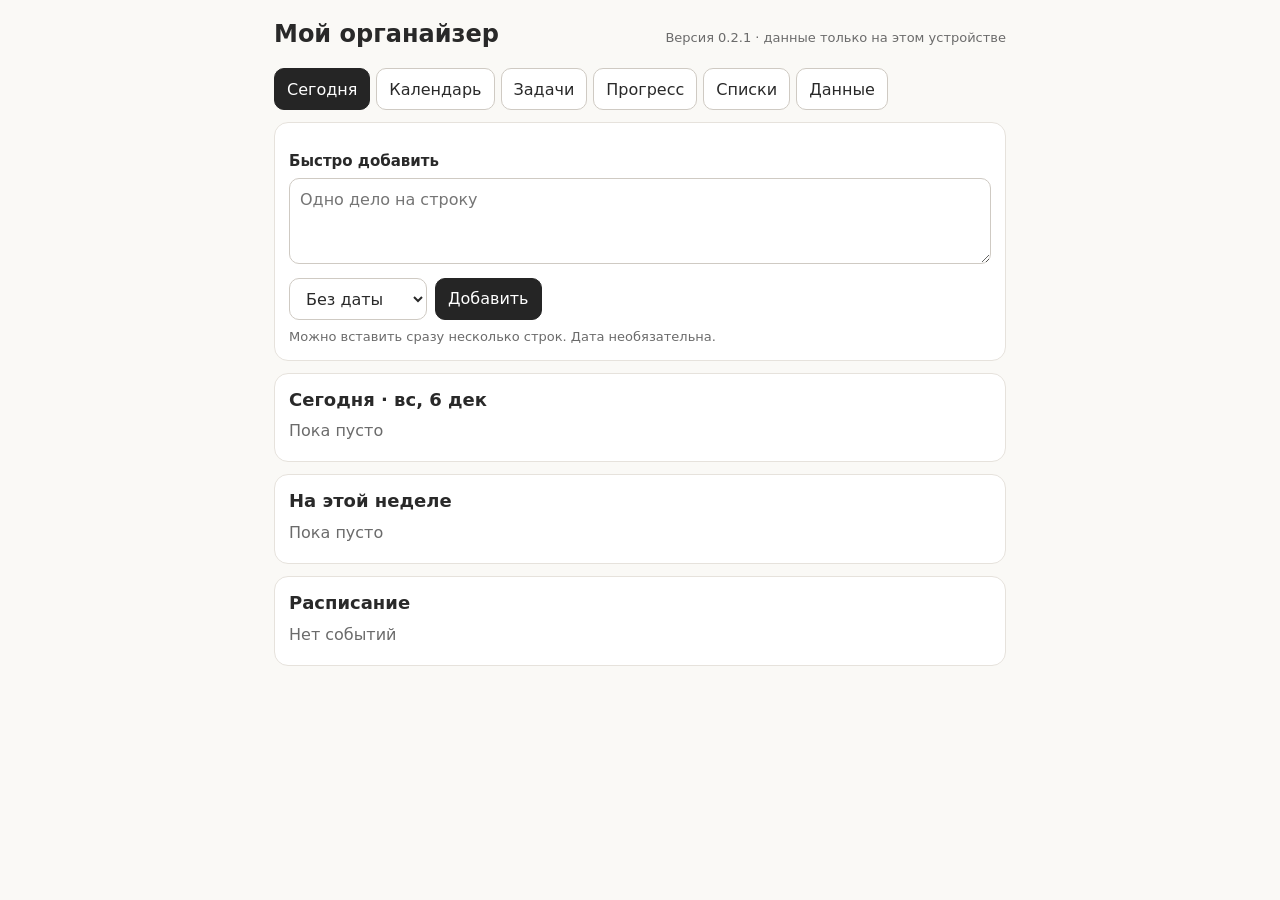
==== index.html @ be9ac027 "Add files via upload" ====
<!doctype html>
<html lang="ru">
<head>
<meta charset="utf-8">
<meta name="viewport" content="width=device-width, initial-scale=1, viewport-fit=cover">
<meta http-equiv="Content-Security-Policy" content="default-src 'self'; script-src 'self'; style-src 'self' 'unsafe-inline'; img-src 'self' data: blob:; connect-src 'self'; manifest-src 'self'; worker-src 'self'; object-src 'none'; base-uri 'none'; form-action 'none'">
<title>Мой органайзер</title>
<meta name="theme-color" content="#faf9f6">
<link rel="manifest" href="manifest.webmanifest">
<link rel="icon" href="icon-192.png" type="image/png">
<link rel="apple-touch-icon" href="icon-180.png">
<meta name="apple-mobile-web-app-capable" content="yes">
<meta name="mobile-web-app-capable" content="yes">
<meta name="apple-mobile-web-app-title" content="Органайзер">
<meta name="apple-mobile-web-app-status-bar-style" content="default">
<link rel="stylesheet" href="app.css">
<script src="boot.js"></script>
<script type="module" src="app.js"></script>
</head>
<body>
<header>
  <h1>Мой органайзер</h1>
  <div id="status" class="muted small">Загрузка…</div>
</header>
<div id="banners" aria-live="polite"></div>
<nav id="nav"></nav>
<main id="main"></main>
<pre id="boot-error" class="banner error" hidden></pre>
<noscript><p class="banner error">Для работы органайзера нужен включённый JavaScript.</p></noscript>
</body>
</html>
---- app.css ----
/* Plain, fast, readable. Function over decoration. */
:root {
  --bg: #faf9f6; --card: #fff; --ink: #292929; --muted: #6b6b6b; --line: #e6e2dc;
  --accent: #252525; --good: #2f6b4f; --bad: #b3261e; --warn: #8a5a00; --bar: #638c79;
}
* { box-sizing: border-box; }
[hidden] { display: none !important; }
html { -webkit-text-size-adjust: 100%; }
body {
  font-family: system-ui, -apple-system, sans-serif; font-size: 16px; line-height: 1.35;
  max-width: 760px; margin: 0 auto; background: var(--bg); color: var(--ink);
  padding: calc(12px + env(safe-area-inset-top)) calc(14px + env(safe-area-inset-right)) calc(32px + env(safe-area-inset-bottom)) calc(14px + env(safe-area-inset-left));
}
header { display: flex; align-items: baseline; justify-content: space-between; gap: 8px; flex-wrap: wrap; }
h1 { font-size: 24px; margin: 6px 0; }
h2 { font-size: 18px; margin: 0 0 8px; }
h3 { font-size: 15px; margin: 14px 0 6px; }
p { margin: 6px 0; }
button, input, select, textarea { font: inherit; color: inherit; }
button, input:not([type=checkbox]), select {
  min-height: 42px; padding: 8px 12px; border: 1px solid #cfcac3; border-radius: 10px; background: #fff;
}
button { cursor: pointer; touch-action: manipulation; }
button.primary { background: var(--accent); color: #fff; border-color: var(--accent); }
button.danger { background: var(--bad); color: #fff; border-color: var(--bad); }
button.icon { min-width: 42px; padding: 4px 10px; font-size: 20px; line-height: 1; color: var(--muted); }
button:disabled { opacity: .45; }
textarea { width: 100%; padding: 10px; border: 1px solid #cfcac3; border-radius: 10px; background: #fff; resize: vertical; }
textarea.json { font-family: ui-monospace, Menlo, monospace; font-size: 12px; }
input[type=checkbox] { width: 24px; height: 24px; margin: 2px 0 0; flex: none; accent-color: var(--accent); }
input.num { width: 110px; }
input.unit { width: 160px; }
input[type=date], input[type=datetime-local] { max-width: 100%; }
nav { display: flex; gap: 6px; flex-wrap: wrap; margin: 12px 0; }
nav button.active { background: var(--accent); color: #fff; border-color: var(--accent); }
.card { background: var(--card); padding: 14px; border: 1px solid var(--line); border-radius: 14px; margin: 12px 0; }
.card.note { background: #fffaf0; border-color: #ead9b4; }
.line { display: flex; gap: 8px; align-items: center; flex-wrap: wrap; margin: 8px 0; }
.grow { flex: 1; min-width: 140px; }
.row { display: flex; gap: 10px; align-items: flex-start; padding: 10px 0; border-bottom: 1px solid #eee; }
.row:last-of-type { border-bottom: none; }
label.row { cursor: pointer; }
.title { word-break: break-word; }
.is-done .title { text-decoration: line-through; color: #888; }
.moves { display: flex; gap: 6px; flex-wrap: wrap; margin-top: 8px; }
.moves button { min-height: 36px; padding: 6px 10px; font-size: 14px; }
.muted { color: var(--muted); }
.small { font-size: 13px; }
.bad { color: var(--bad); }
.bar { background: #eee; height: 10px; border-radius: 10px; overflow: hidden; margin: 6px 0; }
.bar > div { height: 100%; background: var(--bar); }
.banner { padding: 10px 12px; border-radius: 12px; margin: 10px 0; border: 1px solid; white-space: normal; }
.banner.info { background: #eef4ff; border-color: #bcd0f5; }
.banner.warn { background: #fff6e5; border-color: #f0d49b; color: #4a3500; }
.banner.error { background: #fdeceb; border-color: #f2b8b5; color: #5c120e; }
pre.banner { white-space: pre-wrap; font: inherit; }
.filebtn { display: inline-flex; align-items: center; min-height: 42px; padding: 8px 12px; border: 1px solid #cfcac3; border-radius: 10px; background: #fff; cursor: pointer; }
.filebtn input { position: absolute; width: 1px; height: 1px; opacity: 0; }
details { margin: 10px 0; }
summary { cursor: pointer; padding: 6px 0; }
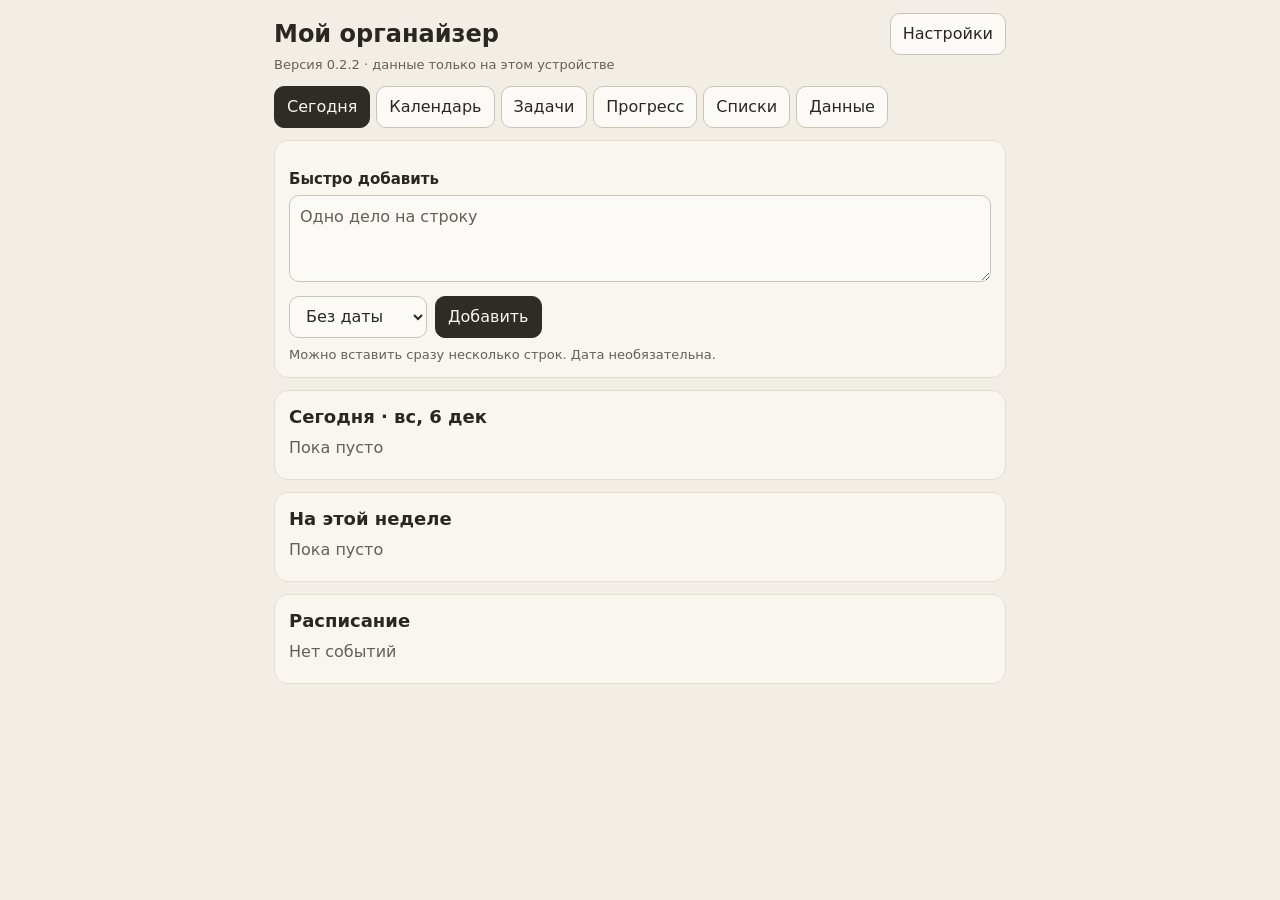
==== commit cb10e747: "Add files via upload" ====
--- a/index.html
+++ b/index.html
@@ -5,7 +5,9 @@
 <meta name="viewport" content="width=device-width, initial-scale=1, viewport-fit=cover">
 <meta http-equiv="Content-Security-Policy" content="default-src 'self'; script-src 'self'; style-src 'self' 'unsafe-inline'; img-src 'self' data: blob:; connect-src 'self'; manifest-src 'self'; worker-src 'self'; object-src 'none'; base-uri 'none'; form-action 'none'">
 <title>Мой органайзер</title>
-<meta name="theme-color" content="#faf9f6">
+<meta name="color-scheme" content="light dark">
+<meta name="theme-color" content="#f2eee6" media="(prefers-color-scheme: light)" data-scheme="light">
+<meta name="theme-color" content="#1b1a18" media="(prefers-color-scheme: dark)" data-scheme="dark">
 <link rel="manifest" href="manifest.webmanifest">
 <link rel="icon" href="icon-192.png" type="image/png">
 <link rel="apple-touch-icon" href="icon-180.png">
@@ -19,7 +21,10 @@
 </head>
 <body>
 <header>
-  <h1>Мой органайзер</h1>
+  <div class="head-row">
+    <h1>Мой органайзер</h1>
+    <button type="button" id="settings-btn" data-action="tab" data-tab="settings">Настройки</button>
+  </div>
   <div id="status" class="muted small">Загрузка…</div>
 </header>
 <div id="banners" aria-live="polite"></div>
--- a/app.css
+++ b/app.css
@@ -1,60 +1,128 @@
-/* Plain, fast, readable. Function over decoration. */
+/* Plain, fast, readable. Function over decoration.
+   All colours are tokens. Light is the default; dark applies when the user picks
+   «Тёмное» (data-theme="dark") or picks «Как в системе» and the device is dark.
+   Every text/background pair here has a contrast ratio of at least 4.5:1. */
+
 :root {
-  --bg: #faf9f6; --card: #fff; --ink: #292929; --muted: #6b6b6b; --line: #e6e2dc;
-  --accent: #252525; --good: #2f6b4f; --bad: #b3261e; --warn: #8a5a00; --bar: #638c79;
+  color-scheme: light;
+  --bg: #f2eee6;            /* soft warm off-white page */
+  --card: #f9f6f0;          /* cards: lighter, but not bright white */
+  --field: #fcfaf6;         /* inputs and buttons */
+  --ink: #2a2723;
+  --muted: #655f57;
+  --done: #746d64;
+  --line: #e3ddd2;          /* card borders */
+  --row-line: #ebe5db;      /* lines between rows */
+  --control-line: #cbc3b6;  /* input and button borders */
+  --accent: #2f2b27;        /* primary button, active tab */
+  --on-accent: #f9f6f0;
+  --bad: #a8231b;
+  --danger: #a8231b;
+  --on-danger: #fdf6f5;
+  --bar-track: #e6e0d6;
+  --bar: #5b8a71;
+  --focus: #3b6ea8;
+  --info-bg: #e8eef6; --info-line: #bfcde0; --info-ink: #2a2723;
+  --warn-bg: #f8edd8; --warn-line: #e2c993; --warn-ink: #4a3500;
+  --error-bg: #f7e3df; --error-line: #e2b0a9; --error-ink: #5c140f;
+  --note-bg: #f7efdf; --note-line: #e2d2ae;
 }
+
+/* Dark palette: muted warm greys, soft off-white text (no pure black or white). */
+@media (prefers-color-scheme: dark) {
+  :root:not([data-theme="light"]) {
+    color-scheme: dark;
+    --bg: #1b1a18; --card: #252320; --field: #2d2a27;
+    --ink: #e6e1d8; --muted: #a49e94; --done: #8f897f;
+    --line: #39352f; --row-line: #322f2b; --control-line: #514c45;
+    --accent: #e2dccf; --on-accent: #1f1d1a;
+    --bad: #f0a8a2; --danger: #b5463e; --on-danger: #fff6f4;
+    --bar-track: #3a3631; --bar: #7fae95; --focus: #8db4e2;
+    --info-bg: #1e2835; --info-line: #34465c; --info-ink: #d5e0ee;
+    --warn-bg: #302619; --warn-line: #5a4626; --warn-ink: #efd9ae;
+    --error-bg: #36201d; --error-line: #643530; --error-ink: #f3cbc6;
+    --note-bg: #2c271e; --note-line: #4d4330;
+  }
+}
+:root[data-theme="dark"] {
+  color-scheme: dark;
+  --bg: #1b1a18; --card: #252320; --field: #2d2a27;
+  --ink: #e6e1d8; --muted: #a49e94; --done: #8f897f;
+  --line: #39352f; --row-line: #322f2b; --control-line: #514c45;
+  --accent: #e2dccf; --on-accent: #1f1d1a;
+  --bad: #f0a8a2; --danger: #b5463e; --on-danger: #fff6f4;
+  --bar-track: #3a3631; --bar: #7fae95; --focus: #8db4e2;
+  --info-bg: #1e2835; --info-line: #34465c; --info-ink: #d5e0ee;
+  --warn-bg: #302619; --warn-line: #5a4626; --warn-ink: #efd9ae;
+  --error-bg: #36201d; --error-line: #643530; --error-ink: #f3cbc6;
+  --note-bg: #2c271e; --note-line: #4d4330;
+}
+
 * { box-sizing: border-box; }
 [hidden] { display: none !important; }
-html { -webkit-text-size-adjust: 100%; }
+html { -webkit-text-size-adjust: 100%; background: var(--bg); }
 body {
   font-family: system-ui, -apple-system, sans-serif; font-size: 16px; line-height: 1.35;
   max-width: 760px; margin: 0 auto; background: var(--bg); color: var(--ink);
   padding: calc(12px + env(safe-area-inset-top)) calc(14px + env(safe-area-inset-right)) calc(32px + env(safe-area-inset-bottom)) calc(14px + env(safe-area-inset-left));
 }
-header { display: flex; align-items: baseline; justify-content: space-between; gap: 8px; flex-wrap: wrap; }
+header .head-row { display: flex; align-items: center; justify-content: space-between; gap: 8px; }
 h1 { font-size: 24px; margin: 6px 0; }
 h2 { font-size: 18px; margin: 0 0 8px; }
 h3 { font-size: 15px; margin: 14px 0 6px; }
 p { margin: 6px 0; }
-button, input, select, textarea { font: inherit; color: inherit; }
+a { color: var(--focus); }
+
+button, input, select, textarea { font: inherit; color: var(--ink); }
 button, input:not([type=checkbox]), select {
-  min-height: 42px; padding: 8px 12px; border: 1px solid #cfcac3; border-radius: 10px; background: #fff;
+  min-height: 42px; padding: 8px 12px; border: 1px solid var(--control-line); border-radius: 10px; background: var(--field);
 }
+input::placeholder, textarea::placeholder { color: var(--muted); opacity: 1; }
 button { cursor: pointer; touch-action: manipulation; }
-button.primary { background: var(--accent); color: #fff; border-color: var(--accent); }
-button.danger { background: var(--bad); color: #fff; border-color: var(--bad); }
+button.primary, nav button.active, header button.active { background: var(--accent); color: var(--on-accent); border-color: var(--accent); }
+button.danger { background: var(--danger); color: var(--on-danger); border-color: var(--danger); }
 button.icon { min-width: 42px; padding: 4px 10px; font-size: 20px; line-height: 1; color: var(--muted); }
 button:disabled { opacity: .45; }
-textarea { width: 100%; padding: 10px; border: 1px solid #cfcac3; border-radius: 10px; background: #fff; resize: vertical; }
+:focus-visible { outline: 2px solid var(--focus); outline-offset: 2px; }
+textarea { width: 100%; padding: 10px; border: 1px solid var(--control-line); border-radius: 10px; background: var(--field); resize: vertical; }
 textarea.json { font-family: ui-monospace, Menlo, monospace; font-size: 12px; }
 input[type=checkbox] { width: 24px; height: 24px; margin: 2px 0 0; flex: none; accent-color: var(--accent); }
 input.num { width: 110px; }
 input.unit { width: 160px; }
 input[type=date], input[type=datetime-local] { max-width: 100%; }
+
 nav { display: flex; gap: 6px; flex-wrap: wrap; margin: 12px 0; }
-nav button.active { background: var(--accent); color: #fff; border-color: var(--accent); }
 .card { background: var(--card); padding: 14px; border: 1px solid var(--line); border-radius: 14px; margin: 12px 0; }
-.card.note { background: #fffaf0; border-color: #ead9b4; }
+.card.note { background: var(--note-bg); border-color: var(--note-line); }
 .line { display: flex; gap: 8px; align-items: center; flex-wrap: wrap; margin: 8px 0; }
 .grow { flex: 1; min-width: 140px; }
-.row { display: flex; gap: 10px; align-items: flex-start; padding: 10px 0; border-bottom: 1px solid #eee; }
+.row { display: flex; gap: 10px; align-items: flex-start; padding: 10px 0; border-bottom: 1px solid var(--row-line); }
 .row:last-of-type { border-bottom: none; }
 label.row { cursor: pointer; }
 .title { word-break: break-word; }
-.is-done .title { text-decoration: line-through; color: #888; }
+.is-done .title { text-decoration: line-through; color: var(--done); }
 .moves { display: flex; gap: 6px; flex-wrap: wrap; margin-top: 8px; }
 .moves button { min-height: 36px; padding: 6px 10px; font-size: 14px; }
 .muted { color: var(--muted); }
 .small { font-size: 13px; }
 .bad { color: var(--bad); }
-.bar { background: #eee; height: 10px; border-radius: 10px; overflow: hidden; margin: 6px 0; }
+.bar { background: var(--bar-track); height: 10px; border-radius: 10px; overflow: hidden; margin: 6px 0; }
 .bar > div { height: 100%; background: var(--bar); }
+
 .banner { padding: 10px 12px; border-radius: 12px; margin: 10px 0; border: 1px solid; white-space: normal; }
-.banner.info { background: #eef4ff; border-color: #bcd0f5; }
-.banner.warn { background: #fff6e5; border-color: #f0d49b; color: #4a3500; }
-.banner.error { background: #fdeceb; border-color: #f2b8b5; color: #5c120e; }
+.banner.info { background: var(--info-bg); border-color: var(--info-line); color: var(--info-ink); }
+.banner.warn { background: var(--warn-bg); border-color: var(--warn-line); color: var(--warn-ink); }
+.banner.error { background: var(--error-bg); border-color: var(--error-line); color: var(--error-ink); }
+.banner button.icon { color: inherit; }
 pre.banner { white-space: pre-wrap; font: inherit; }
-.filebtn { display: inline-flex; align-items: center; min-height: 42px; padding: 8px 12px; border: 1px solid #cfcac3; border-radius: 10px; background: #fff; cursor: pointer; }
+
+.filebtn { display: inline-flex; align-items: center; min-height: 42px; padding: 8px 12px; border: 1px solid var(--control-line); border-radius: 10px; background: var(--field); cursor: pointer; }
 .filebtn input { position: absolute; width: 1px; height: 1px; opacity: 0; }
 details { margin: 10px 0; }
 summary { cursor: pointer; padding: 6px 0; }
+
+/* Settings: appearance choice */
+.choices { display: grid; gap: 8px; margin: 8px 0; }
+.choice { display: flex; flex-direction: column; align-items: flex-start; gap: 2px; text-align: left; padding: 10px 14px; }
+.choice.active { border: 2px solid var(--accent); padding: 9px 13px; font-weight: 600; }
+.choice .small { font-weight: 400; }
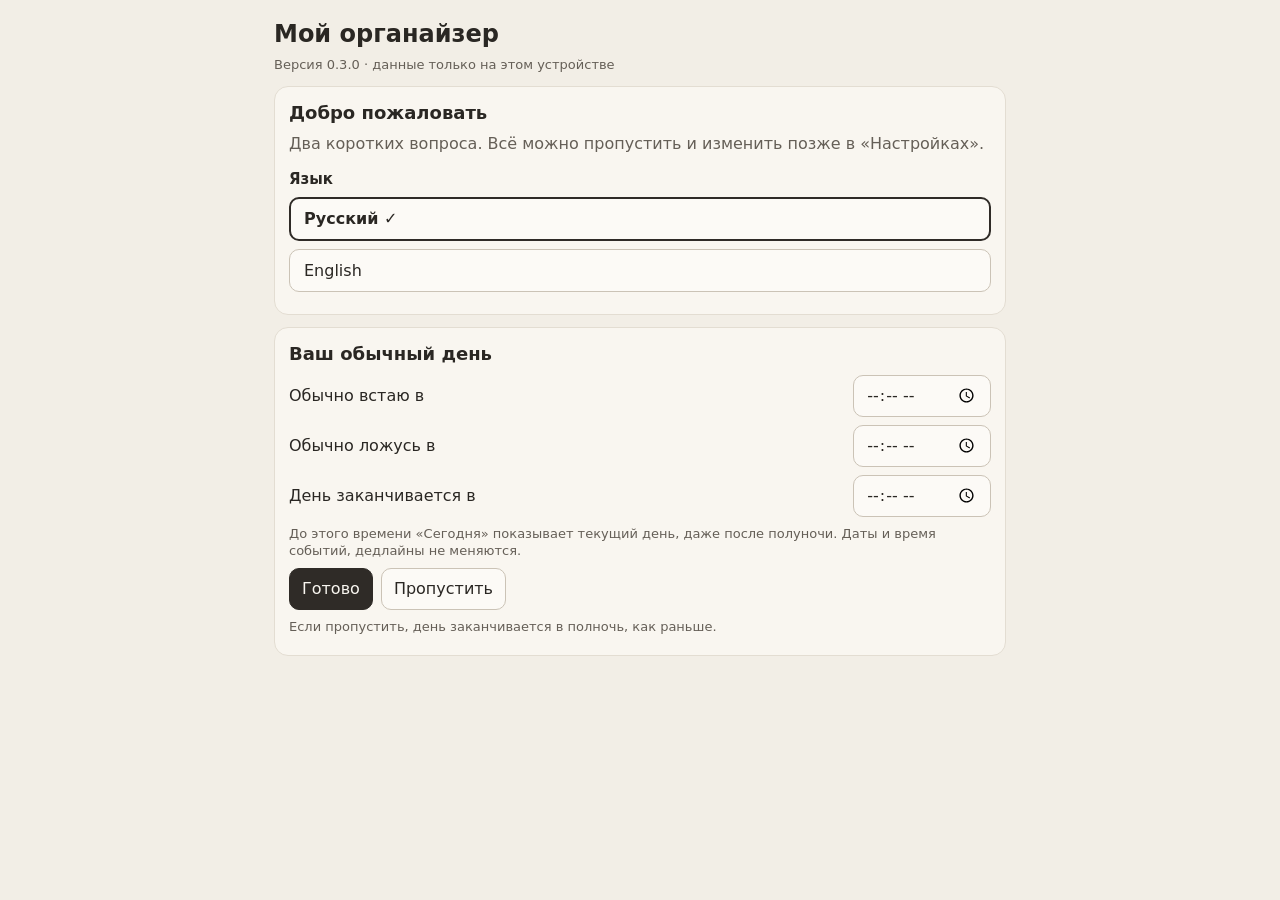
==== commit 5a7df52c: "Add files via upload" ====
--- a/index.html
+++ b/index.html
@@ -22,15 +22,15 @@
 <body>
 <header>
   <div class="head-row">
-    <h1>Мой органайзер</h1>
-    <button type="button" id="settings-btn" data-action="tab" data-tab="settings">Настройки</button>
+    <h1 id="app-title"></h1>
+    <button type="button" id="settings-btn" data-action="tab" data-tab="settings"></button>
   </div>
-  <div id="status" class="muted small">Загрузка…</div>
+  <div id="status" class="muted small"></div>
 </header>
 <div id="banners" aria-live="polite"></div>
 <nav id="nav"></nav>
 <main id="main"></main>
 <pre id="boot-error" class="banner error" hidden></pre>
-<noscript><p class="banner error">Для работы органайзера нужен включённый JavaScript.</p></noscript>
+<noscript><p class="banner error">Для работы органайзера нужен включённый JavaScript. / The organizer needs JavaScript to be turned on.</p></noscript>
 </body>
 </html>
--- a/app.css
+++ b/app.css
@@ -121,6 +121,11 @@
 details { margin: 10px 0; }
 summary { cursor: pointer; padding: 6px 0; }
 
+/* Labelled fields (time inputs in «Мой день» and onboarding) */
+.field { display: flex; align-items: center; justify-content: space-between; gap: 12px; margin: 8px 0; }
+.field span { flex: 1; }
+button.quiet { min-height: 36px; padding: 6px 12px; font-size: 14px; color: var(--muted); }
+
 /* Settings: appearance choice */
 .choices { display: grid; gap: 8px; margin: 8px 0; }
 .choice { display: flex; flex-direction: column; align-items: flex-start; gap: 2px; text-align: left; padding: 10px 14px; }
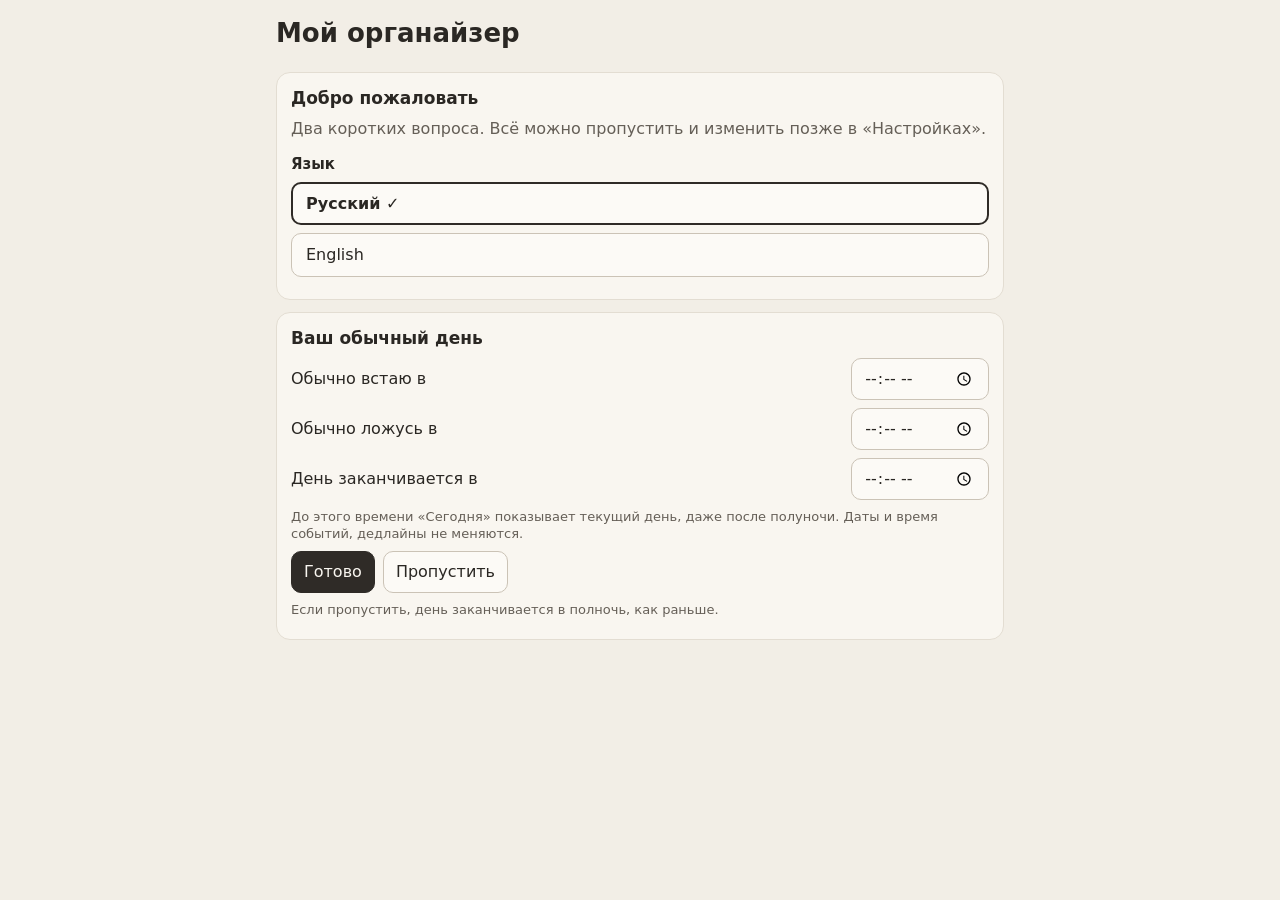
==== commit d5ee3269: "Add files via upload" ====
--- a/index.html
+++ b/index.html
@@ -20,16 +20,19 @@
 <script type="module" src="app.js"></script>
 </head>
 <body>
-<header>
-  <div class="head-row">
+<header id="top">
+  <button type="button" id="back-btn" class="backbtn" data-action="back" hidden></button>
+  <div class="titles">
     <h1 id="app-title"></h1>
-    <button type="button" id="settings-btn" data-action="tab" data-tab="settings"></button>
+    <div id="subtitle" class="muted small" hidden></div>
   </div>
-  <div id="status" class="muted small"></div>
+  <button type="button" id="more-btn" class="icon-btn" data-action="menu.app" hidden></button>
 </header>
 <div id="banners" aria-live="polite"></div>
-<nav id="nav"></nav>
 <main id="main"></main>
+<button type="button" id="fab" class="fab" data-action="fab" hidden></button>
+<nav id="nav" aria-label="Main"></nav>
+<div id="sheet-root"></div>
 <pre id="boot-error" class="banner error" hidden></pre>
 <noscript><p class="banner error">Для работы органайзера нужен включённый JavaScript. / The organizer needs JavaScript to be turned on.</p></noscript>
 </body>
--- a/app.css
+++ b/app.css
@@ -10,7 +10,7 @@
   --field: #fcfaf6;         /* inputs and buttons */
   --ink: #2a2723;
   --muted: #655f57;
-  --done: #746d64;
+  --done: #6b645b;
   --line: #e3ddd2;          /* card borders */
   --row-line: #ebe5db;      /* lines between rows */
   --control-line: #cbc3b6;  /* input and button borders */
@@ -26,6 +26,9 @@
   --warn-bg: #f8edd8; --warn-line: #e2c993; --warn-ink: #4a3500;
   --error-bg: #f7e3df; --error-line: #e2b0a9; --error-ink: #5c140f;
   --note-bg: #f7efdf; --note-line: #e2d2ae;
+  --mk-ev: #2d5f9a; --mk-tk: #2f2b27; --mk-dl: #a8231b;
+  --sel-bg: #2f2b27; --sel-ink: #f9f6f0; --review-line: #d9b867;
+  --nav-h: 58px; --scrim: rgba(20, 18, 15, .42); --shadow: 0 2px 10px rgba(0, 0, 0, .22);
 }
 
 /* Dark palette: muted warm greys, soft off-white text (no pure black or white). */
@@ -42,6 +45,8 @@
     --warn-bg: #302619; --warn-line: #5a4626; --warn-ink: #efd9ae;
     --error-bg: #36201d; --error-line: #643530; --error-ink: #f3cbc6;
     --note-bg: #2c271e; --note-line: #4d4330;
+    --mk-ev: #8db4e2; --mk-tk: #e2dccf; --mk-dl: #f0a8a2;
+    --sel-bg: #e2dccf; --sel-ink: #1f1d1a; --review-line: #7a6330;
   }
 }
 :root[data-theme="dark"] {
@@ -56,6 +61,8 @@
   --warn-bg: #302619; --warn-line: #5a4626; --warn-ink: #efd9ae;
   --error-bg: #36201d; --error-line: #643530; --error-ink: #f3cbc6;
   --note-bg: #2c271e; --note-line: #4d4330;
+  --mk-ev: #8db4e2; --mk-tk: #e2dccf; --mk-dl: #f0a8a2;
+  --sel-bg: #e2dccf; --sel-ink: #1f1d1a; --review-line: #7a6330;
 }
 
 * { box-sizing: border-box; }
@@ -64,10 +71,9 @@
 body {
   font-family: system-ui, -apple-system, sans-serif; font-size: 16px; line-height: 1.35;
   max-width: 760px; margin: 0 auto; background: var(--bg); color: var(--ink);
-  padding: calc(12px + env(safe-area-inset-top)) calc(14px + env(safe-area-inset-right)) calc(32px + env(safe-area-inset-bottom)) calc(14px + env(safe-area-inset-left));
-}
-header .head-row { display: flex; align-items: center; justify-content: space-between; gap: 8px; }
-h1 { font-size: 24px; margin: 6px 0; }
+  padding: calc(8px + env(safe-area-inset-top)) calc(16px + env(safe-area-inset-right)) calc(var(--nav-h) + 96px + env(safe-area-inset-bottom)) calc(16px + env(safe-area-inset-left));
+}
+
 h2 { font-size: 18px; margin: 0 0 8px; }
 h3 { font-size: 15px; margin: 14px 0 6px; }
 p { margin: 6px 0; }
@@ -79,7 +85,7 @@
 }
 input::placeholder, textarea::placeholder { color: var(--muted); opacity: 1; }
 button { cursor: pointer; touch-action: manipulation; }
-button.primary, nav button.active, header button.active { background: var(--accent); color: var(--on-accent); border-color: var(--accent); }
+button.primary { background: var(--accent); color: var(--on-accent); border-color: var(--accent); }
 button.danger { background: var(--danger); color: var(--on-danger); border-color: var(--danger); }
 button.icon { min-width: 42px; padding: 4px 10px; font-size: 20px; line-height: 1; color: var(--muted); }
 button:disabled { opacity: .45; }
@@ -91,7 +97,6 @@
 input.unit { width: 160px; }
 input[type=date], input[type=datetime-local] { max-width: 100%; }
 
-nav { display: flex; gap: 6px; flex-wrap: wrap; margin: 12px 0; }
 .card { background: var(--card); padding: 14px; border: 1px solid var(--line); border-radius: 14px; margin: 12px 0; }
 .card.note { background: var(--note-bg); border-color: var(--note-line); }
 .line { display: flex; gap: 8px; align-items: center; flex-wrap: wrap; margin: 8px 0; }
@@ -131,3 +136,144 @@
 .choice { display: flex; flex-direction: column; align-items: flex-start; gap: 2px; text-align: left; padding: 10px 14px; }
 .choice.active { border: 2px solid var(--accent); padding: 9px 13px; font-weight: 600; }
 .choice .small { font-weight: 400; }
+
+/* ---- 0.4.0: editing, reviews, calendar, templates ---- */
+.card.review { border-color: var(--review-line); border-width: 2px; }
+.editform { width: 100%; }
+.editform .field input:not([type=checkbox]), .editform .field select { max-width: 60%; }
+details.datepick { margin: 6px 0 0; }
+details.datepick summary { font-size: 14px; color: var(--muted); padding: 4px 0; }
+.itemlabel { display: flex; gap: 10px; align-items: flex-start; cursor: pointer; }
+.cathead { margin: 14px 0 0; }
+.cathead h3 { margin: 0; }
+input.num { width: 90px; }
+
+.cal-nav { flex-wrap: nowrap; }
+.cal-nav .cal-title { font-size: 18px; font-weight: 600; text-align: center; }
+.cal-nav button:not(.cal-title) { min-width: 48px; font-size: 22px; }
+.cal-grid { display: grid; grid-template-columns: repeat(7, minmax(0, 1fr)); gap: 4px; margin: 10px 0 4px; }
+.cal-grid .wd { text-align: center; font-size: 13px; color: var(--muted); padding: 2px 0; }
+.cal-grid .day { min-height: 52px; padding: 4px 2px; display: flex; flex-direction: column; align-items: center; justify-content: flex-start; gap: 3px; border-radius: 10px; }
+.cal-grid .day .n { font-size: 16px; line-height: 1.1; }
+.cal-grid .day.out { color: var(--muted); background: transparent; }
+.cal-grid .day.today { border: 2px solid var(--focus); padding: 3px 1px; }
+.cal-grid .day.planning:not(.today) { border-style: dashed; border-color: var(--ink); }
+.cal-grid .day.sel { background: var(--sel-bg); color: var(--sel-ink); border-color: var(--sel-bg); }
+.marks { display: flex; gap: 3px; align-items: center; justify-content: center; min-height: 8px; }
+.mk { display: inline-block; width: 7px; height: 7px; background: var(--mk-tk); }
+.mk.ev { border-radius: 50%; background: var(--mk-ev); }
+.mk.tk { border-radius: 1px; background: var(--mk-tk); }
+.mk.dl { transform: rotate(45deg); width: 6px; height: 6px; background: var(--mk-dl); }
+.cal-grid .day.sel .mk { box-shadow: 0 0 0 1.5px var(--sel-ink); }
+.year-grid { display: grid; grid-template-columns: repeat(auto-fill, minmax(140px, 1fr)); gap: 8px; margin: 10px 0; }
+.mini-month { text-align: left; padding: 8px; display: flex; flex-direction: column; gap: 4px; min-height: 0; height: auto; }
+.mini-month.cur { border: 2px solid var(--focus); padding: 7px; }
+.mini-grid { display: grid; grid-template-columns: repeat(7, 1fr); gap: 1px; font-size: 9px; line-height: 1.5; text-align: center; }
+.mini { color: var(--muted); }
+.mini.has { color: var(--ink); font-weight: 700; text-decoration: underline; }
+.mini.today { background: var(--focus); color: var(--bg); border-radius: 3px; }
+@media (max-width: 380px) { .cal-grid { gap: 2px; } .cal-grid .day { min-height: 48px; } }
+
+/* ---- 0.5.0: calm shell — header, bottom tabs, «＋», sheets ---- */
+body.no-nav { padding-bottom: calc(32px + env(safe-area-inset-bottom)); }
+body.sheet-open { overflow: hidden; }
+h1 { font-size: 26px; line-height: 1.15; margin: 0; font-weight: 700; }
+h2 { font-size: 17px; }
+#top { display: flex; align-items: center; gap: 8px; min-height: 52px; margin-bottom: 4px; }
+#top .titles { flex: 1; min-width: 0; }
+#top .titles h1, #top .titles .small { overflow-wrap: anywhere; }
+.backbtn { display: inline-flex; align-items: center; gap: 2px; min-height: 40px; padding: 4px 8px 4px 0; border: none; background: transparent; color: var(--focus); font-size: 16px; max-width: 45%; }
+.backbtn span { overflow: hidden; text-overflow: ellipsis; white-space: nowrap; }
+.icon-btn, .more { flex: none; display: inline-flex; align-items: center; justify-content: center; min-width: 44px; min-height: 44px; padding: 0; border: none; background: transparent; color: var(--muted); border-radius: 22px; }
+.icon-btn svg, .more svg { width: 24px; height: 24px; }
+.more { min-width: 40px; min-height: 40px; margin-right: -8px; }
+
+nav#nav { position: fixed; left: 50%; transform: translateX(-50%); bottom: 0; z-index: 20; width: 100%; max-width: 760px; display: flex;
+  background: var(--card); border-top: 1px solid var(--line); padding: 0 env(safe-area-inset-right) env(safe-area-inset-bottom) env(safe-area-inset-left); }
+nav#nav button { flex: 1; min-width: 0; min-height: var(--nav-h); display: flex; flex-direction: column; align-items: center; justify-content: center; gap: 2px;
+  border: none; border-radius: 0; background: transparent; color: var(--muted); font-size: 11px; line-height: 1.1; padding: 4px 2px; }
+nav#nav button span { max-width: 100%; overflow: hidden; text-overflow: ellipsis; white-space: nowrap; }
+nav#nav button.active { color: var(--ink); font-weight: 700; }
+nav#nav button svg { width: 24px; height: 24px; }
+nav#nav[hidden] { display: none; }
+
+.fab { position: fixed; z-index: 21; right: max(16px, calc((100vw - 760px) / 2 + 16px)); bottom: calc(var(--nav-h) + env(safe-area-inset-bottom) + 16px);
+  width: 56px; height: 56px; min-height: 56px; padding: 0; border-radius: 28px; border: none; background: var(--accent); color: var(--on-accent); box-shadow: var(--shadow);
+  display: flex; align-items: center; justify-content: center; }
+.fab svg { width: 28px; height: 28px; }
+.kb-open .fab, .kb-open nav#nav, .sheet-open .fab { display: none; }
+
+/* rows: a checkbox, a title, a small line, one «···» */
+.list { margin: 4px 0 8px; }
+.row { align-items: center; padding: 8px 0; }
+.trow, .erow, .wrow, .srow, .tailrow { touch-action: pan-y; -webkit-user-select: none; user-select: none; -webkit-touch-callout: none; transition: padding-left .15s ease; }
+.trow.swiping { transition: none; }
+.trow.indent { padding-left: 28px; }
+.trow input[type=checkbox], .irow input[type=checkbox], .prow input[type=checkbox] { margin: 0; }
+.ttext { min-width: 0; cursor: pointer; flex: 1; }
+.ttext .title { font-size: 17px; }
+.meta { font-size: 13px; color: var(--muted); margin-top: 1px; }
+.meta.due { color: var(--bad); }
+.etime { font-variant-numeric: tabular-nums; color: var(--muted); margin-right: 4px; }
+.erow .title { font-weight: 600; }
+.tailrow { align-items: flex-start; }
+.tailrow .moves { margin-top: 6px; }
+h3.sub { font-size: 13px; font-weight: 600; color: var(--muted); margin: 14px 0 2px; }
+.group { margin: 18px 0 8px; }
+.group > h2 { margin: 0 0 4px; font-size: 18px; }
+.count { font-size: 13px; font-weight: 400; color: var(--muted); }
+.daytitle { font-size: 18px; margin: 14px 0 4px; }
+.empty { padding: 10px 0; }
+
+.fold { margin: 10px 0; }
+.foldhead { width: 100%; display: flex; align-items: center; gap: 8px; text-align: left; border: none; background: transparent; padding: 8px 0; min-height: 44px; font-weight: 600; font-size: 16px; border-bottom: 1px solid var(--row-line); border-radius: 0; }
+.chev { display: inline-flex; color: var(--muted); }
+.chev svg { width: 18px; height: 18px; transition: transform .15s ease; }
+.chev.open svg { transform: rotate(90deg); }
+.fold.recurring { margin-top: 28px; }
+.linkrow { width: 100%; display: flex; align-items: center; gap: 8px; text-align: left; border: none; background: transparent; color: var(--muted); min-height: 44px; padding: 6px 0; border-radius: 0; font-size: 15px; }
+.linkrow svg { width: 18px; height: 18px; }
+.chip { background: var(--warn-bg); border: 1px solid var(--warn-line); color: var(--warn-ink); border-radius: 12px; padding: 4px 4px 4px 12px; margin: 6px 0 8px; font-size: 14px; }
+.chip button { min-height: 34px; font-size: 14px; }
+.sechead { display: flex; align-items: center; gap: 8px; margin-top: 22px; }
+.sechead h2 { margin: 0; }
+.waiting { margin-top: 8px; }
+.indexrow { width: 100%; display: flex; align-items: center; gap: 10px; text-align: left; min-height: 56px; padding: 8px 0; border: none; border-bottom: 1px solid var(--row-line); border-radius: 0; background: transparent; }
+.indexrow .title { display: block; font-size: 17px; }
+.indexrow .meta { display: block; }
+.indexrow .count { font-size: 15px; }
+.indexrow .chev svg { width: 18px; height: 18px; }
+.stockrow { display: grid; gap: 8px; margin: 4px 0 12px; }
+.stockbtn { min-height: 50px; font-size: 17px; text-align: left; }
+.stockbtn.on { background: var(--accent); color: var(--on-accent); border-color: var(--accent); font-weight: 600; }
+.addrecur { margin-top: 10px; }
+
+/* sheets */
+#sheet-root:empty { display: none; }
+.scrim { position: fixed; inset: 0; z-index: 30; background: var(--scrim); touch-action: none; }
+.sheet { position: fixed; z-index: 31; left: 0; right: 0; margin: 0 auto; max-width: 760px; bottom: var(--kb, 0px);
+  max-height: calc(100vh - var(--kb, 0px) - env(safe-area-inset-top) - 24px); max-height: calc(100dvh - var(--kb, 0px) - env(safe-area-inset-top) - 24px);
+  overflow-y: auto; overscroll-behavior: contain; background: var(--card); border: 1px solid var(--line); border-bottom: none; border-radius: 18px 18px 0 0;
+  padding: 4px 16px calc(14px + env(safe-area-inset-bottom)); box-shadow: var(--shadow); animation: sheet-in .18s ease-out; }
+.kb-open .sheet { padding-bottom: 14px; }
+@keyframes sheet-in { from { transform: translateY(24px); opacity: .6; } to { transform: none; opacity: 1; } }
+@media (prefers-reduced-motion: reduce) { .sheet { animation: none; } .trow, .chev svg { transition: none; } }
+.sheet-head { display: flex; align-items: center; gap: 8px; position: sticky; top: 0; background: var(--card); padding-top: 8px; z-index: 1; }
+.sheet-head h2 { margin: 0; font-size: 18px; overflow-wrap: anywhere; }
+.sheet-body { padding-bottom: 4px; }
+.menu { display: flex; flex-direction: column; margin: 4px 0 8px; }
+.menuitem { text-align: left; min-height: 50px; border: none; border-bottom: 1px solid var(--row-line); border-radius: 0; background: transparent; font-size: 17px; padding: 8px 2px; }
+.menu .menuitem:last-child { border-bottom: none; }
+.menuitem.danger { background: transparent; color: var(--bad); border-color: var(--row-line); }
+.menu .menuitem.danger:last-child { border-color: transparent; }
+.danger-text { color: var(--bad); }
+.segrow { display: flex; align-items: center; justify-content: space-between; gap: 10px; margin: 8px 0; flex-wrap: wrap; }
+.seg { display: inline-flex; border: 1px solid var(--control-line); border-radius: 10px; overflow: hidden; }
+.seg button { border: none; border-radius: 0; min-height: 38px; padding: 6px 12px; font-size: 14px; background: var(--field); }
+.seg button + button { border-left: 1px solid var(--control-line); }
+.seg button.on { background: var(--accent); color: var(--on-accent); font-weight: 600; }
+.sheet textarea { font-size: 17px; min-height: 96px; }
+.banner ul { margin: 6px 0 4px; padding-left: 20px; }
+.sheet .field { align-items: center; }
+.sheet .editform .field input:not([type=checkbox]), .sheet .editform .field select { max-width: 62%; }
+@media (max-width: 380px) { .sheet .editform .field { flex-direction: column; align-items: stretch; gap: 4px; } .sheet .editform .field input:not([type=checkbox]), .sheet .editform .field select { max-width: 100%; } }
